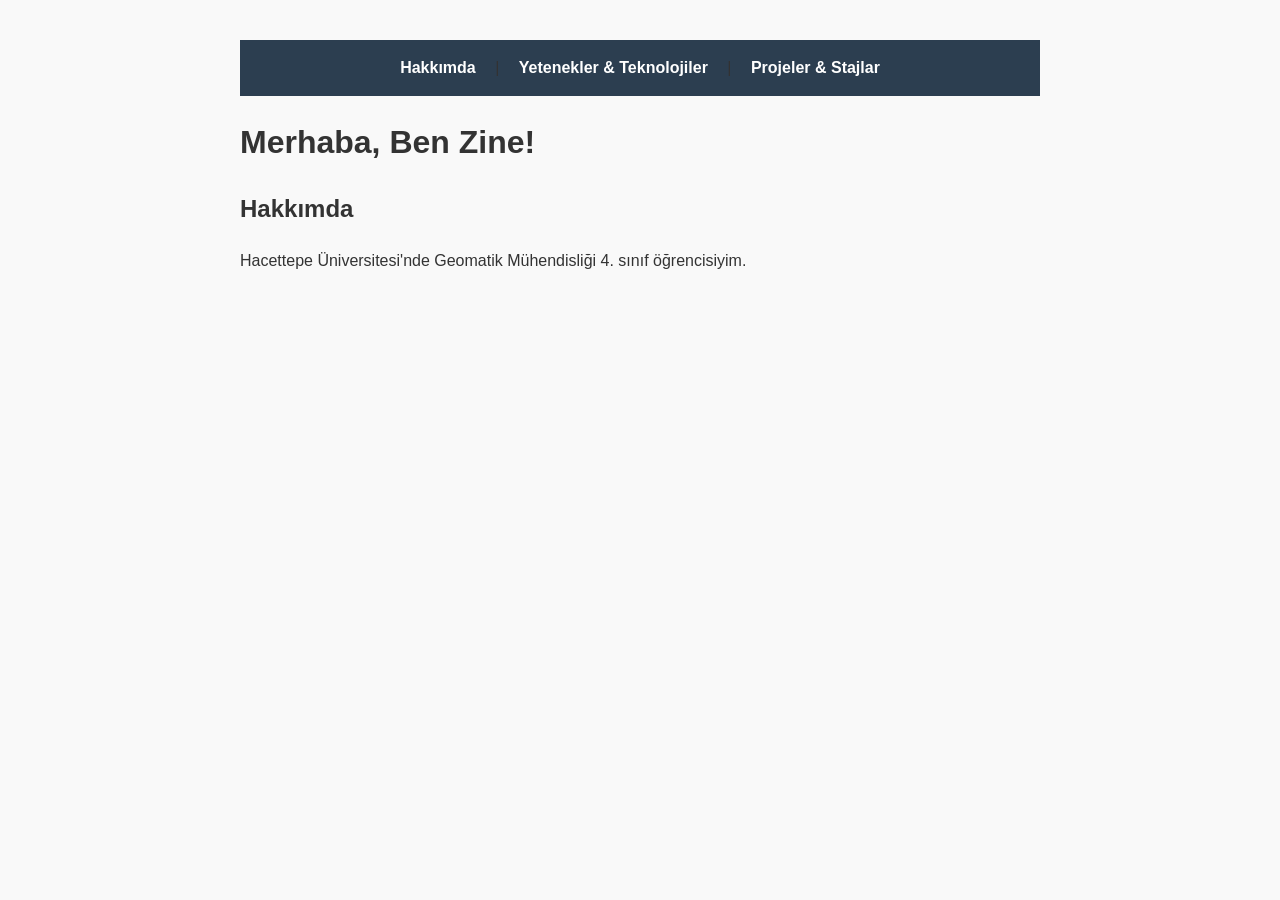
==== index.html @ c1792bb7 "anasayfa" ====
<!DOCTYPE html>
<html lang="tr">
<head>
    <meta charset="UTF-8">
    <title>Zine Toytekin - Kişisel Web Sayfası</title>
    <link rel="stylesheet" href="style.css">
</head>
<body>
    <nav>
        <a href="index.html">Hakkımda</a> | 
        <a href="technologies.html">Yetenekler & Teknolojiler</a> | 
        <a href="projects.html">Projeler & Stajlar</a>
    </nav>

    <header>
        <h1>Merhaba, Ben Zine!</h1>
    </header>

    <section>
        <h2>Hakkımda</h2>
        <p>Hacettepe Üniversitesi'nde Geomatik Mühendisliği 4. sınıf öğrencisiyim. </p>
    </section>
</body>
</html>
---- style.css ----
body {
    font-family: Arial, sans-serif;
    margin: 40px auto;
    max-width: 800px;
    line-height: 1.6;
    color: #333;
    background-color: #f9f9f9;
}
nav {
    background-color: #2c3e50;
    padding: 15px;
    text-align: center;
}
nav a {
    color: white;
    text-decoration: none;
    margin: 0 15px;
    font-weight: bold;
}
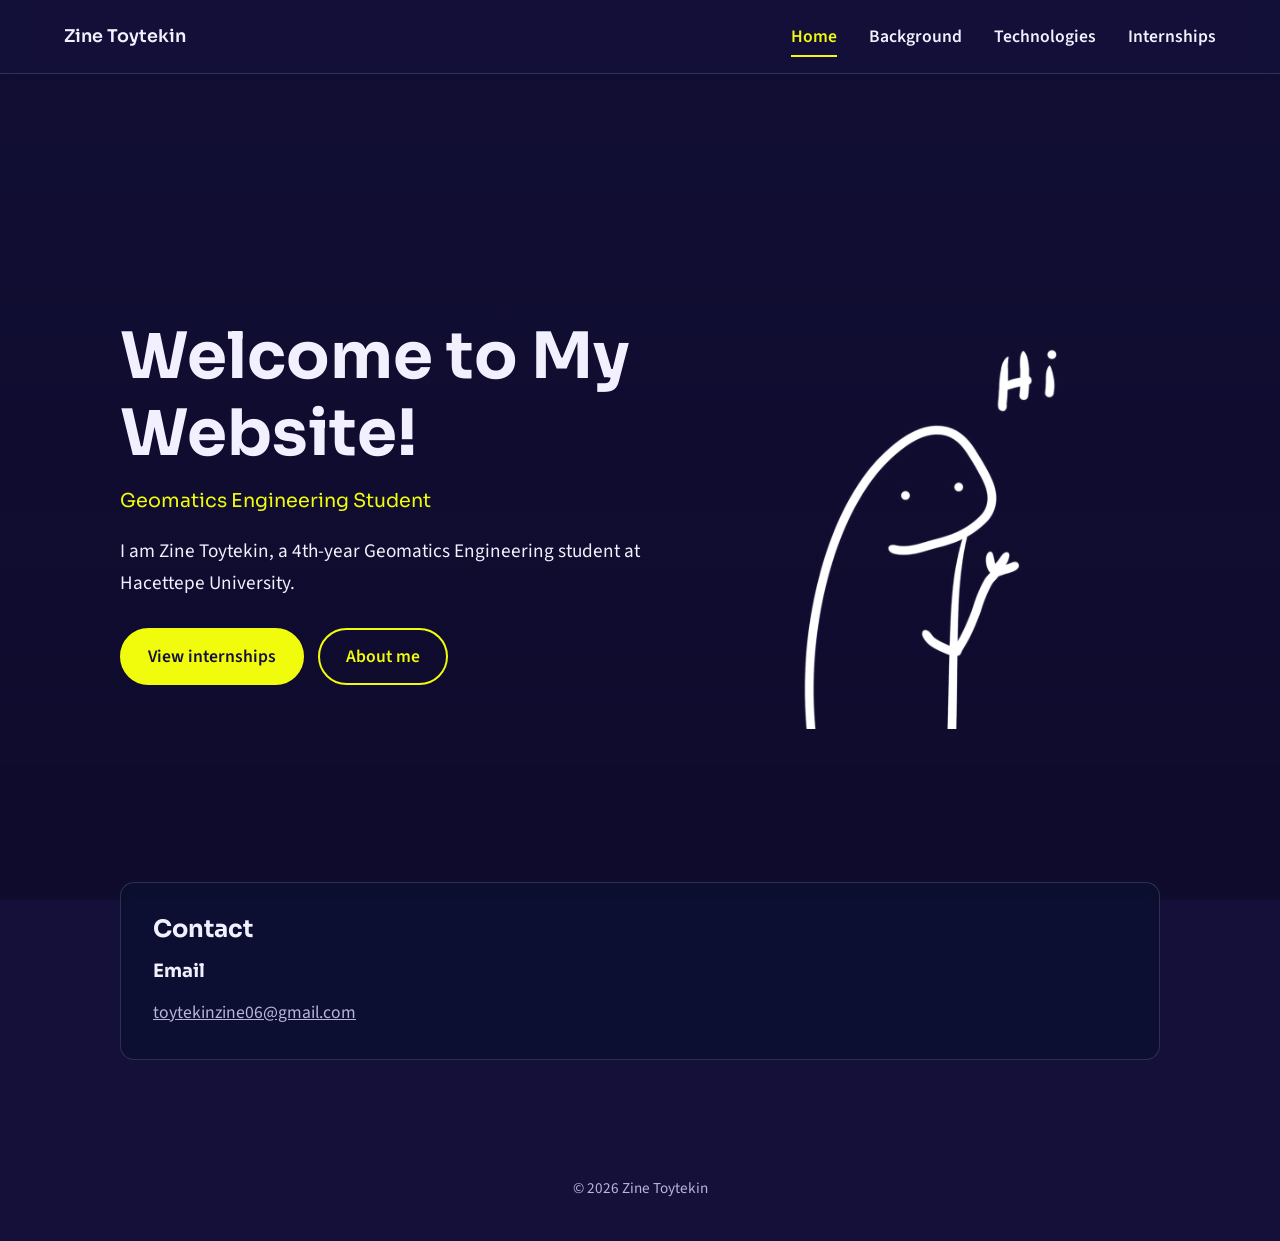
==== commit 27ddc639: "Update website" ====
--- a/index.html
+++ b/index.html
@@ -1,24 +1,53 @@
 <!DOCTYPE html>
-<html lang="tr">
+<html lang="en">
 <head>
     <meta charset="UTF-8">
-    <title>Zine Toytekin - Kişisel Web Sayfası</title>
+    <meta name="viewport" content="width=device-width, initial-scale=1">
+    <title>Zine Toytekin - Home</title>
+    <link rel="preconnect" href="https://fonts.googleapis.com">
+    <link rel="preconnect" href="https://fonts.gstatic.com" crossorigin>
+    <link href="https://fonts.googleapis.com/css2?family=Sora:wght@500;600;700&family=Source+Sans+3:wght@400;600&display=swap" rel="stylesheet">
     <link rel="stylesheet" href="style.css">
 </head>
 <body>
     <nav>
-        <a href="index.html">Hakkımda</a> | 
-        <a href="technologies.html">Yetenekler & Teknolojiler</a> | 
-        <a href="projects.html">Projeler & Stajlar</a>
+        <a class="brand" href="index.html">Zine Toytekin</a>
+        <div class="nav-links">
+            <a class="active" href="index.html">Home</a>
+            <a href="background.html">Background</a>
+            <a href="technologies.html">Technologies</a>
+            <a href="internships.html">Internships</a>
+        </div>
     </nav>
 
-    <header>
-        <h1>Merhaba, Ben Zine!</h1>
-    </header>
+    <main>
+        <div class="hero">
+            <div>
+                <h1>Welcome to My Website!</h1>
+                <p class="role">Geomatics Engineering Student</p>
+                <p class="lead">I am Zine Toytekin, a 4th-year Geomatics Engineering student at Hacettepe University.</p>
+                <div class="actions">
+                    <a class="btn btn-primary" href="internships.html">View internships</a>
+                    <a class="btn btn-ghost" href="background.html">About me</a>
+                </div>
+            </div>
 
-    <section>
-        <h2>Hakkımda</h2>
-        <p>Hacettepe Üniversitesi'nde Geomatik Mühendisliği 4. sınıf öğrencisiyim. </p>
-    </section>
+            <img class="doodle" src="hi.jpg" alt="Hand-drawn character waving and saying hi">
+        </div>
+
+
+        <section>
+            <h2>Contact</h2>
+            <div class="focus-list">
+                <div class="focus-item">
+                    <h3>Email</h3>
+                    <p><a href="mailto:toytekinzine06@gmail.com" style="color: inherit; text-decoration: underline;">toytekinzine06@gmail.com</a></p>
+                </div>
+            </div>
+        </section>
+
+    </main>
+
+    <footer>&copy; 2026 Zine Toytekin</footer>
 </body>
-</html>+</html>
--- a/style.css
+++ b/style.css
@@ -1,19 +1,286 @@
+/* ===== Tasarım değişkenleri ===== */
+:root {
+    --indigo-900: #14103a;
+    --indigo-800: #1d1850;
+    --indigo-600: #2f4a9a;
+    --panel: rgba(10, 16, 48, 0.7);
+    --line: rgba(255, 255, 255, 0.14);
+    --text: #f2f0ff;
+    --muted: #b9b5dc;
+    --gold: #f0fc0b;
+    --font-head: "Sora", "Segoe UI", Arial, sans-serif;
+    --font-body: "Source Sans 3", "Segoe UI", Arial, sans-serif;
+}
+
+* { box-sizing: border-box; }
+
+html { scroll-behavior: smooth; }
+
 body {
-    font-family: Arial, sans-serif;
-    margin: 40px auto;
-    max-width: 800px;
-    line-height: 1.6;
-    color: #333;
-    background-color: #f9f9f9;
-}
+    margin: 0;
+    min-height: 100vh;
+    font-family: var(--font-body);
+    font-size: 1.1rem;
+    line-height: 1.65;
+    color: var(--text);
+    background-color: var(--indigo-900); /* görsel yüklenmezse yedek renk */
+}
+
+/* Arka plan görseli: her sayfada, her zaman tüm ekranı kaplar.
+   background-attachment: fixed mobilde sorunlu olduğu için
+   sabit konumlu bir katman kullanıyoruz. */
+body::before {
+    content: "";
+    position: fixed;
+    inset: 0;
+    z-index: -1;
+    background: url("backp.jpg") center / cover no-repeat;
+}
+
+/* Metin okunurluğu için görselin üstüne çok hafif koyu perde */
+body::after {
+    content: "";
+    position: fixed;
+    inset: 0;
+    z-index: -1;
+    background: linear-gradient(180deg, rgba(10, 8, 34, 0.25), rgba(10, 8, 34, 0.55));
+}
+
+/* ===== Menü ===== */
 nav {
-    background-color: #2c3e50;
-    padding: 15px;
+    position: sticky;
+    top: 0;
+    z-index: 10;
+    display: flex;
+    align-items: center;
+    justify-content: space-between;
+    gap: 24px;
+    padding: 16px clamp(20px, 5vw, 64px);
+    background: rgba(20, 16, 58, 0.82);
+    backdrop-filter: blur(10px);
+    -webkit-backdrop-filter: blur(10px);
+    border-bottom: 1px solid var(--line);
+}
+
+.brand {
+    font-family: var(--font-head);
+    font-weight: 600;
+    font-size: 1.1rem;
+    color: var(--text);
+    text-decoration: none;
+}
+
+.nav-links {
+    display: flex;
+    flex-wrap: wrap;
+    gap: 6px 32px;
+}
+
+.nav-links a {
+    position: relative;
+    padding: 6px 0;
+    color: var(--text);
+    text-decoration: none;
+    font-weight: 600;
+    transition: color 0.25s ease;
+}
+
+.nav-links a::after {
+    content: "";
+    position: absolute;
+    left: 0; bottom: 0;
+    width: 100%; height: 2px;
+    background: var(--gold);
+    transform: scaleX(0);
+    transform-origin: left;
+    transition: transform 0.25s ease;
+}
+
+.nav-links a:hover,
+.nav-links a.active { color: var(--gold); }
+
+.nav-links a:hover::after,
+.nav-links a.active::after { transform: scaleX(1); }
+
+a:focus-visible, button:focus-visible {
+    outline: 2px solid var(--gold);
+    outline-offset: 3px;
+}
+
+/* ===== Ortak içerik ===== */
+main {
+    width: min(1040px, 100% - 40px);
+    margin: 0 auto;
+    padding: 48px 0 64px;
+}
+
+h1, h2, h3 {
+    font-family: var(--font-head);
+    line-height: 1.2;
+    margin: 0 0 16px;
+}
+
+h1 { font-size: clamp(2rem, 4vw, 2.8rem); }
+h2 { font-size: 1.5rem; }
+h3 { font-size: 1.15rem; }
+
+p { margin: 0 0 16px; max-width: 68ch; }
+
+.page-title { margin-bottom: 28px; }
+
+section {
+    background: var(--panel);
+    backdrop-filter: blur(8px);
+    -webkit-backdrop-filter: blur(8px);
+    border: 1px solid var(--line);
+    border-radius: 14px;
+    padding: 32px;
+    margin-bottom: 28px;
+}
+
+section > :last-child { margin-bottom: 0; }
+
+footer {
     text-align: center;
-}
-nav a {
-    color: white;
+    padding: 24px 20px 40px;
+    color: var(--muted);
+    font-size: 0.95rem;
+}
+
+/* ===== Ana sayfa (hero) ===== */
+.hero {
+    min-height: calc(100vh - 140px);
+    display: grid;
+    grid-template-columns: 1.2fr 1fr;
+    align-items: center;
+    gap: 40px;
+}
+
+.hero h1 {
+    font-size: clamp(2.4rem, 5.5vw, 4rem);
+    margin-bottom: 12px;
+}
+
+.hero .role {
+    font-family: var(--font-head);
+    font-size: 1.2rem;
+    color: var(--gold);
+    margin-bottom: 20px;
+}
+
+.hero .lead { font-size: 1.2rem; color: var(--text); }
+
+.actions { display: flex; flex-wrap: wrap; gap: 14px; margin-top: 28px; }
+
+.btn {
+    display: inline-block;
+    padding: 12px 26px;
+    border-radius: 999px;
+    font-weight: 600;
     text-decoration: none;
-    margin: 0 15px;
-    font-weight: bold;
-}+    border: 2px solid var(--gold);
+    transition: background 0.25s ease, color 0.25s ease;
+}
+
+.btn-primary { background: var(--gold); color: var(--indigo-900); }
+.btn-primary:hover { background: transparent; color: var(--gold); }
+.btn-ghost { color: var(--gold); }
+.btn-ghost:hover { background: var(--gold); color: var(--indigo-900); }
+
+/* Çizim (hi.jpg): beyaz zemini gizler, çizgileri beyaz yapar */
+.doodle {
+    display: block;
+    width: min(340px, 75vw);
+    margin: 0 auto;
+    filter: invert(1);
+    mix-blend-mode: screen;
+    animation: float 4s ease-in-out infinite;
+}
+
+@keyframes float {
+    0%, 100% { transform: translateY(0) rotate(-1deg); }
+    50%      { transform: translateY(-14px) rotate(1deg); }
+}
+
+/* Çalışma alanları listesi */
+.focus-list { display: grid; gap: 0; }
+
+.focus-item {
+    padding: 18px 0;
+    border-top: 1px solid var(--line);
+}
+
+.focus-item:first-child { border-top: 0; padding-top: 0; }
+.focus-item:last-child { padding-bottom: 0; }
+.focus-item p { margin: 0; color: var(--muted); }
+
+/* ===== Tablo (Technologies) ===== */
+.table-wrap {
+    overflow-x: auto;
+    border: 2px solid rgba(255, 255, 255, 0.55);
+    border-radius: 12px;
+}
+
+table {
+    width: 100%;
+    border-collapse: collapse;
+}
+
+th, td {
+    padding: 14px 16px;
+    text-align: left;
+    vertical-align: middle;
+    border-right: 1px solid rgba(255, 255, 255, 0.35);
+    border-bottom: 1px solid rgba(255, 255, 255, 0.35);
+}
+
+th:last-child, td:last-child { border-right: 0; }
+tbody tr:last-child td { border-bottom: 0; }
+
+th { background: var(--indigo-600); color: #fff; border-bottom: 2px solid rgba(255, 255, 255, 0.55); }
+tbody tr:hover td { background: rgba(255, 255, 255, 0.05); }
+
+/* Logolar açık zeminli kutuda: koyu yazılı logolar (Git) koyu arka planda kaybolmasın */
+td img {
+    display: block;
+    margin: 0 auto;
+    width: 54px;
+    height: 54px;
+    padding: 7px;
+    background: #fff;
+    border-radius: 10px;
+    object-fit: contain;
+}
+
+/* ===== Staj maddeleri ===== */
+.duties { margin: 0 0 8px; padding-left: 22px; }
+.duties li { margin-bottom: 6px; max-width: 68ch; }
+
+/* ===== Haritalar (Projects / Internships) ===== */
+.map {
+    width: 100%;
+    height: 420px;
+    border-radius: 10px;
+    border: 1px solid var(--line);
+    overflow: hidden;
+    margin-top: 16px;
+}
+
+.map-note { color: var(--muted); font-size: 0.95rem; margin-top: 12px; }
+.map-note strong { color: var(--gold); }
+.map-note a { color: var(--gold); }
+
+/* ===== Mobil ===== */
+@media (max-width: 800px) {
+    nav { flex-direction: column; gap: 10px; }
+    .nav-links { justify-content: center; gap: 6px 20px; }
+    .hero { grid-template-columns: 1fr; min-height: auto; padding-top: 16px; }
+    .doodle { order: -1; width: min(240px, 60vw); }
+    section { padding: 22px; }
+    .map { height: 320px; }
+}
+
+@media (prefers-reduced-motion: reduce) {
+    .doodle { animation: none; }
+    html { scroll-behavior: auto; }
+}
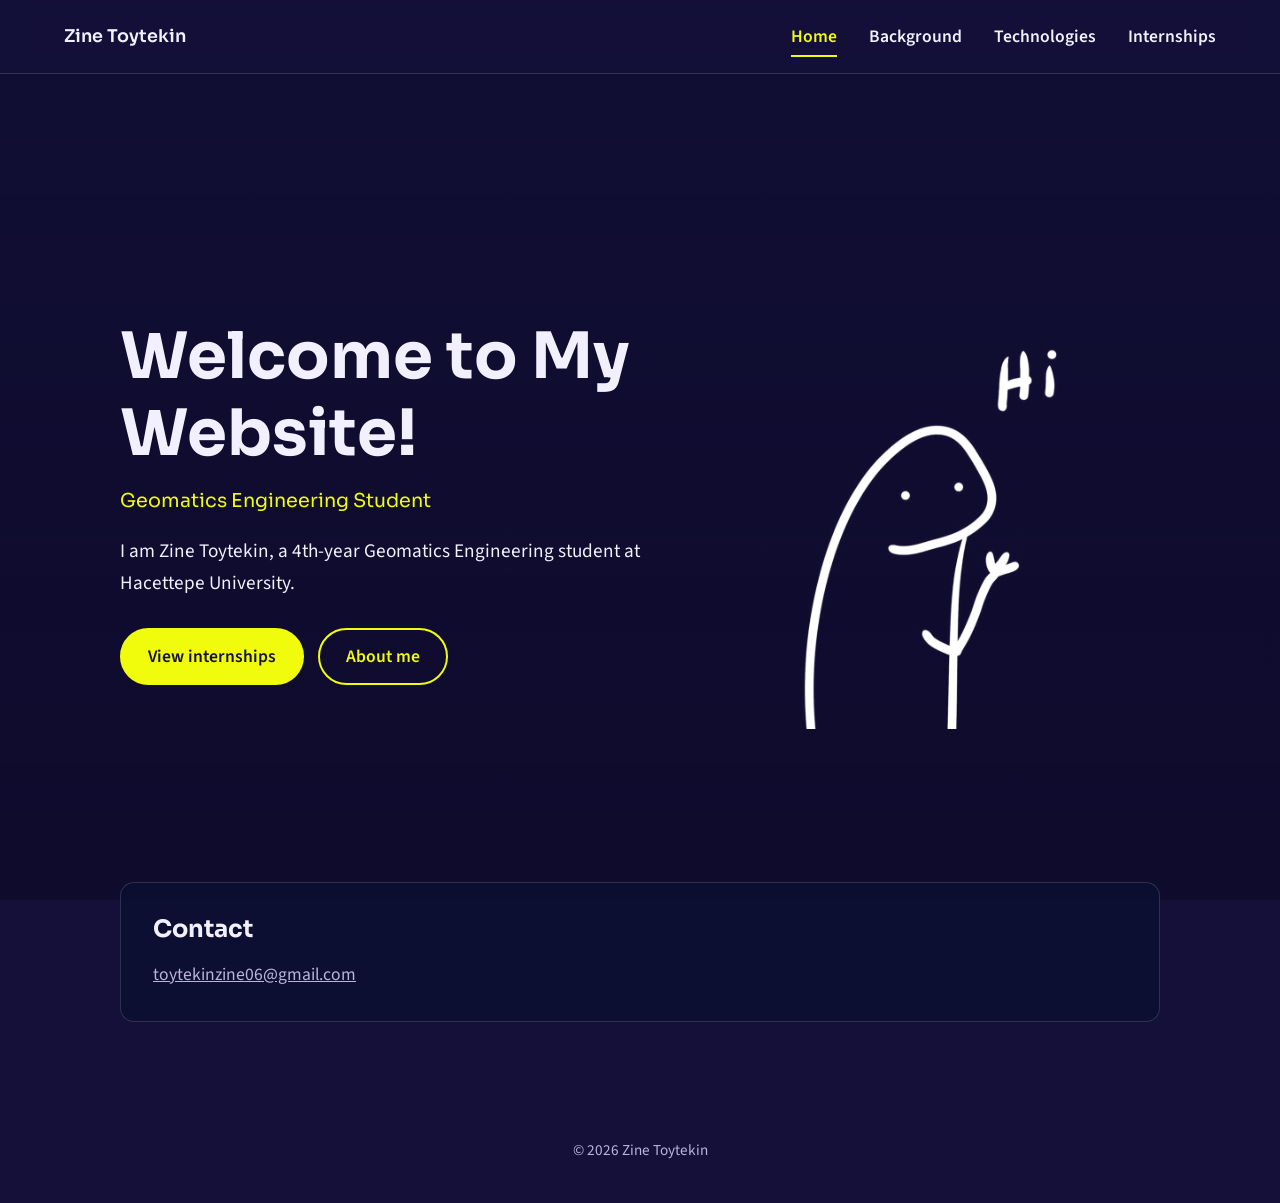
==== commit a7c7e1fd: "update4" ====
--- a/index.html
+++ b/index.html
@@ -40,7 +40,6 @@
             <h2>Contact</h2>
             <div class="focus-list">
                 <div class="focus-item">
-                    <h3>Email</h3>
                     <p><a href="mailto:toytekinzine06@gmail.com" style="color: inherit; text-decoration: underline;">toytekinzine06@gmail.com</a></p>
                 </div>
             </div>
--- a/style.css
+++ b/style.css
@@ -26,18 +26,7 @@
     background-color: var(--indigo-900); /* görsel yüklenmezse yedek renk */
 }
 
-/* Arka plan görseli: her sayfada, her zaman tüm ekranı kaplar.
-   background-attachment: fixed mobilde sorunlu olduğu için
-   sabit konumlu bir katman kullanıyoruz. */
-body::before {
-    content: "";
-    position: fixed;
-    inset: 0;
-    z-index: -1;
-    background: url("backp.jpg") center / cover no-repeat;
-}
-
-/* Metin okunurluğu için görselin üstüne çok hafif koyu perde */
+/* hafif koyu perde */
 body::after {
     content: "";
     position: fixed;
@@ -45,7 +34,6 @@
     z-index: -1;
     background: linear-gradient(180deg, rgba(10, 8, 34, 0.25), rgba(10, 8, 34, 0.55));
 }
-
 /* ===== Menü ===== */
 nav {
     position: sticky;
@@ -202,7 +190,7 @@
     50%      { transform: translateY(-14px) rotate(1deg); }
 }
 
-/* Çalışma alanları listesi */
+/* Çalışma alanlar */
 .focus-list { display: grid; gap: 0; }
 
 .focus-item {
@@ -214,7 +202,7 @@
 .focus-item:last-child { padding-bottom: 0; }
 .focus-item p { margin: 0; color: var(--muted); }
 
-/* ===== Tablo (Technologies) ===== */
+/* Technologies) */
 .table-wrap {
     overflow-x: auto;
     border: 2px solid rgba(255, 255, 255, 0.55);
@@ -240,7 +228,7 @@
 th { background: var(--indigo-600); color: #fff; border-bottom: 2px solid rgba(255, 255, 255, 0.55); }
 tbody tr:hover td { background: rgba(255, 255, 255, 0.05); }
 
-/* Logolar açık zeminli kutuda: koyu yazılı logolar (Git) koyu arka planda kaybolmasın */
+/*  açık zeminli kutuda */
 td img {
     display: block;
     margin: 0 auto;
@@ -252,11 +240,10 @@
     object-fit: contain;
 }
 
-/* ===== Staj maddeleri ===== */
 .duties { margin: 0 0 8px; padding-left: 22px; }
 .duties li { margin-bottom: 6px; max-width: 68ch; }
 
-/* ===== Haritalar (Projects / Internships) ===== */
+/* map */
 .map {
     width: 100%;
     height: 420px;
@@ -270,7 +257,7 @@
 .map-note strong { color: var(--gold); }
 .map-note a { color: var(--gold); }
 
-/* ===== Mobil ===== */
+
 @media (max-width: 800px) {
     nav { flex-direction: column; gap: 10px; }
     .nav-links { justify-content: center; gap: 6px 20px; }
@@ -283,4 +270,4 @@
 @media (prefers-reduced-motion: reduce) {
     .doodle { animation: none; }
     html { scroll-behavior: auto; }
-}
+}
